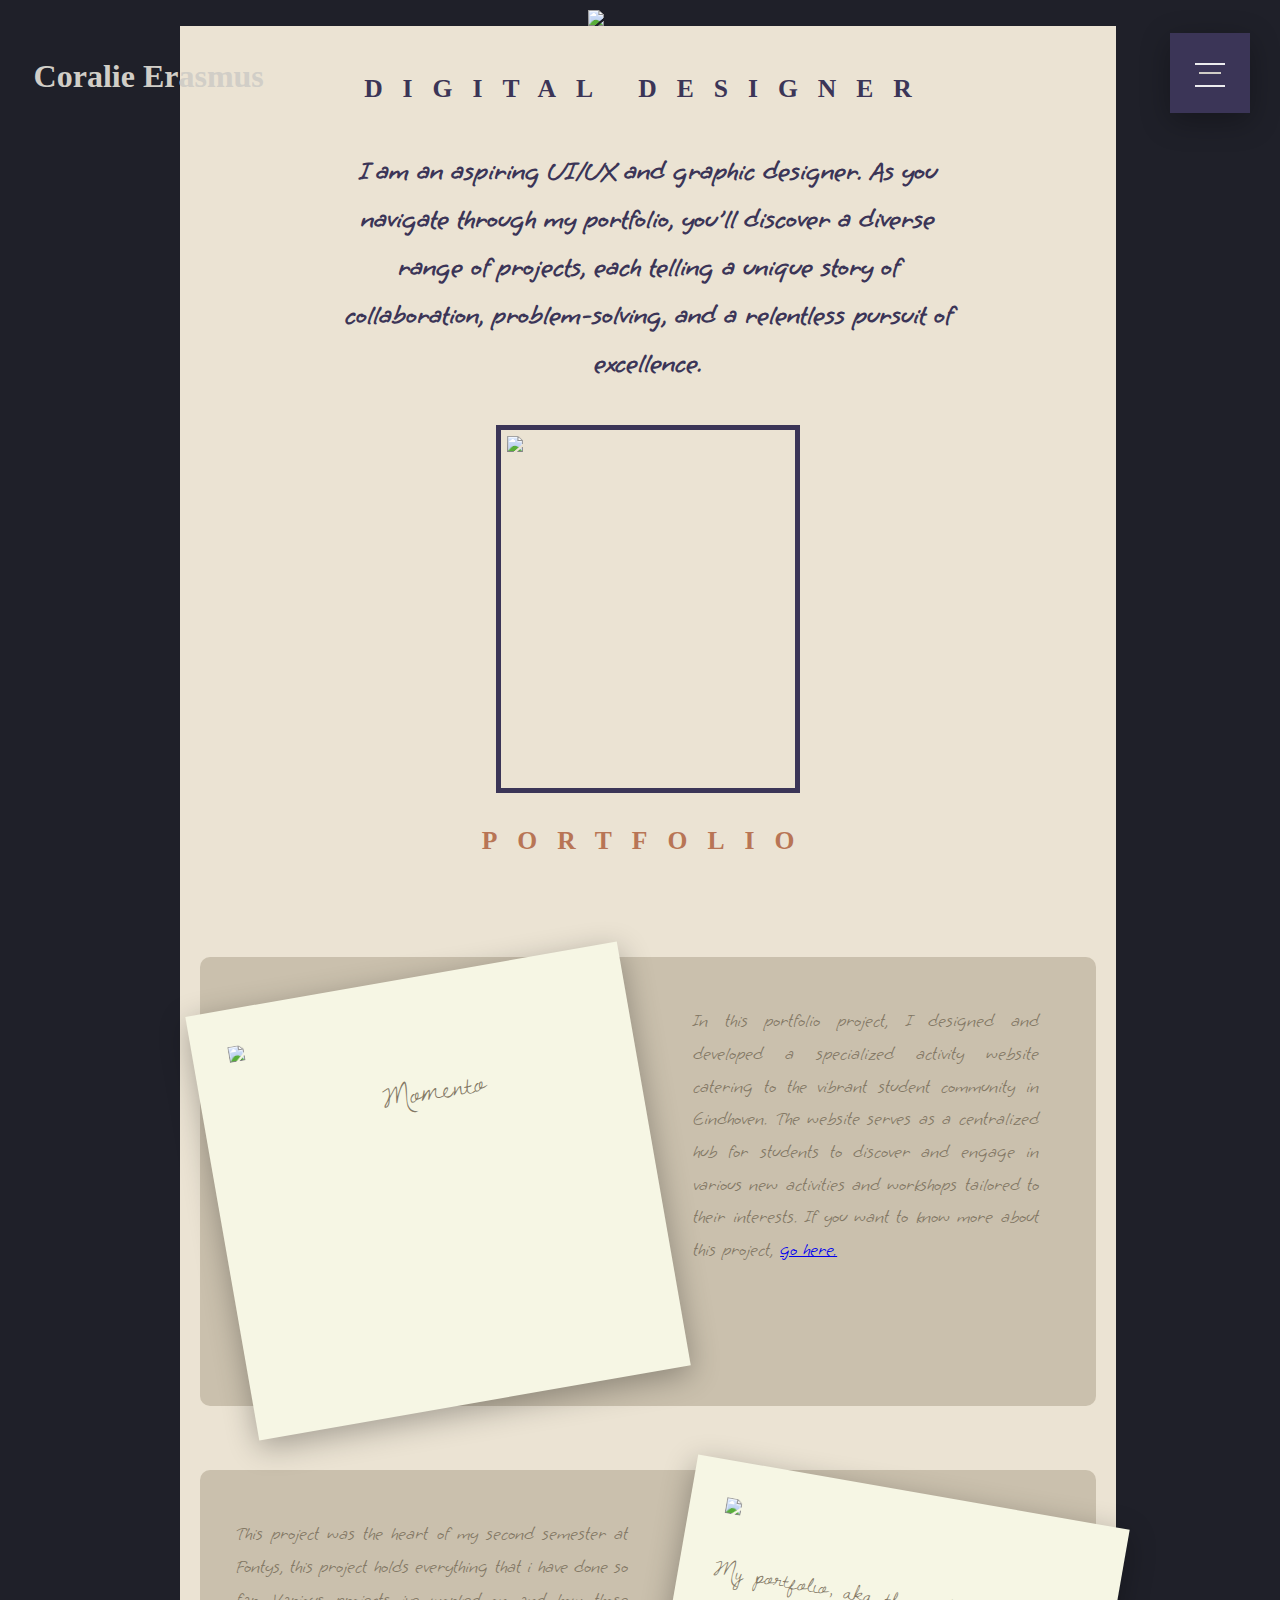
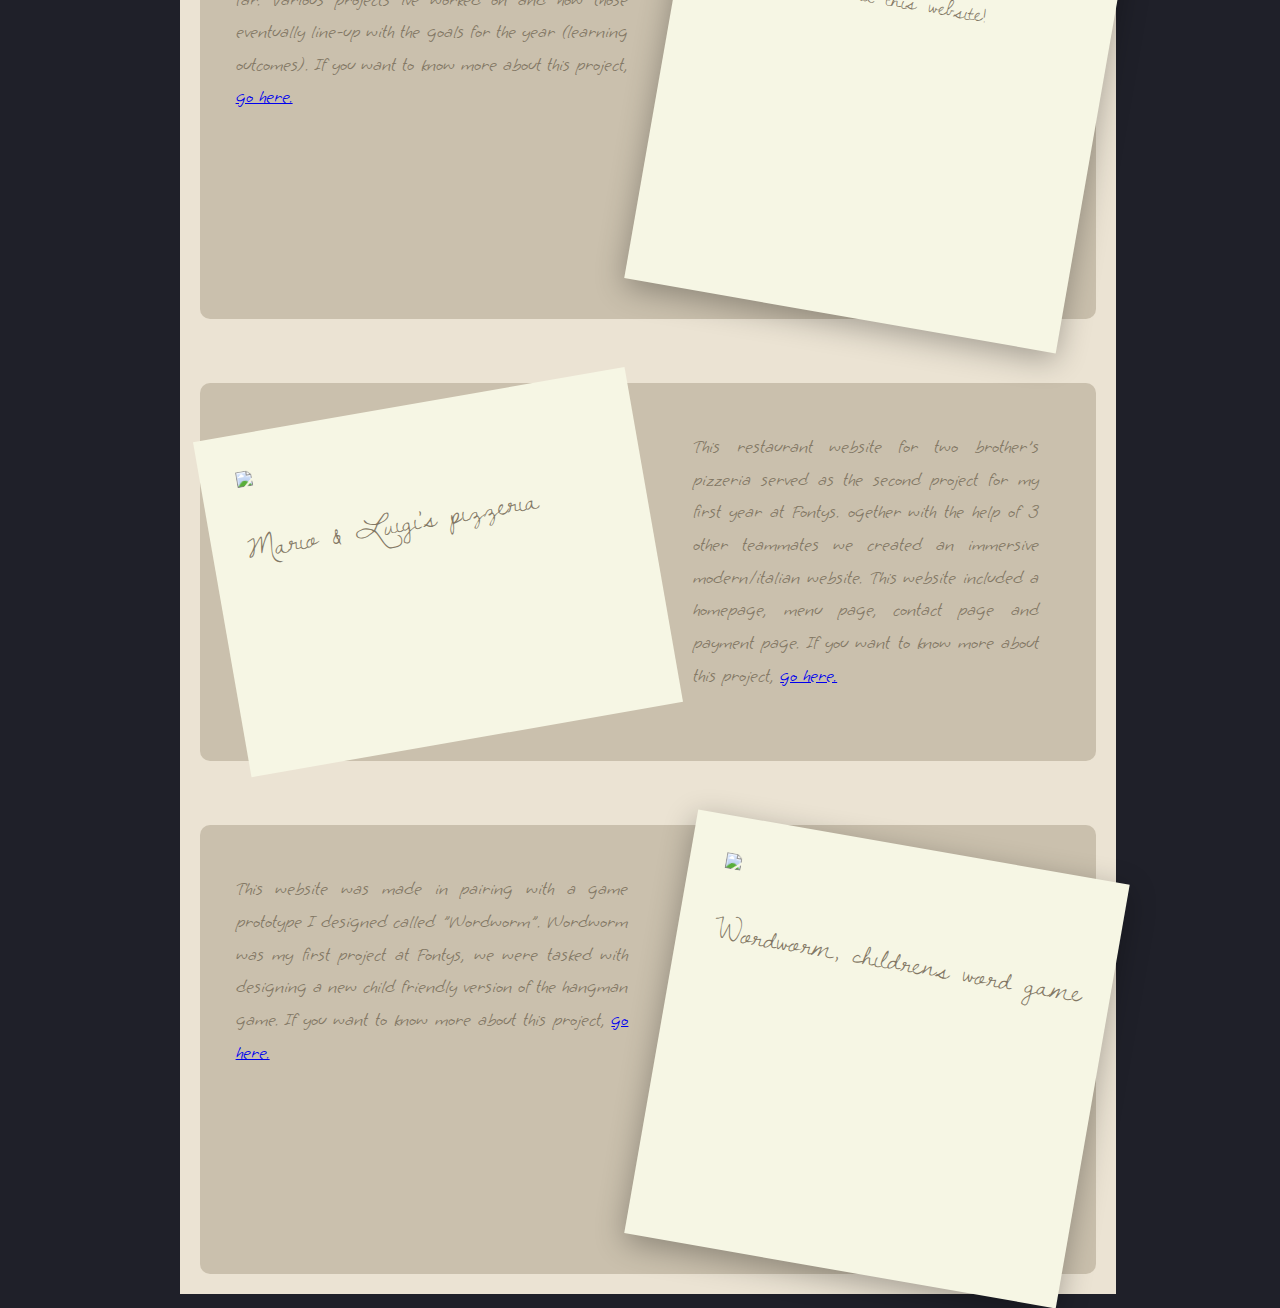
==== index.html @ adfd662a "Add files via upload" ====
<!DOCTYPE html>
<html>
    <meta charset="UTF-8">
    <meta name="viewport" content="width=device-width, initial-scale=1.0">
    <head>
        <link href = "index.css"
        type = "text/css"
        rel = "stylesheet" >
    <title>Coralie Erasmus</title>
    </head>
    <!----------background image------------>
    <a><body style="background-image:url(img/backgrounds/marriott-sunset.JPG);"></a>
    <body>   
        <!---------top of page----------->
       <div class="top-screen">
        <h1>Coralie Erasmus</h1>
    <div class="sign">
        <img src="img/backgrounds/beige_logo.png">
    </div>
        <head>
              <script src="https://kit.fontawesome.com/a076d05399.js"></script>
            </head>
        
              <input class="menu-icon" type="checkbox" id="menu-icon" name="menu-icon"/>
              <label for="menu-icon"></label>
              <nav class="nav"> 		
                  <ul class="pt-5">
                      <li><a href="index.html">Home</a></li>
                      <li><a href="about_me.html">About Me</a></li>
                      <li><a href="contact.html">Contact</a></li>
                      <li><a href="learning_outcomes.html">Learning Outcomes</a></li>
                  </ul>
              </nav>
            </div>
              <!-----------------main body of website---------------->
            <div class="color-box">
                <!---------short intro----------->
               <h2>DIGITAL DESIGNER</h2>
               <h4>I am an aspiring UI/UX and graphic designer. As you navigate through my portfolio,
                 you'll discover a diverse range of projects, each telling a unique story of collaboration,
                  problem-solving, and a relentless pursuit of excellence.</h4>
               <div class="selfie">
               <img src="img/homepage/home-gif.gif"></div>
               <div class="arrow animated bounce"></div>
                <!---------------project lineup------------>
                <h3>PORTFOLIO</h3>
                <p>LATEST PROJECTS</p>
                <div class="main">
                    <div class="momento-container"> 
                        <div class="momento-img">
                            <div class="img3"><img src="img/learning outcomes/momento-cover.png"> </div>
                            <p>Momento</p>
                        </div>
                        <div class="momento-intro">
                            <p> In this portfolio project, I designed and developed a specialized activity website catering to the 
                                vibrant student community in Eindhoven. The website serves as a centralized hub for students to discover
                                 and engage in various new activities and workshops tailored to their interests.   
                                 If you want to know more about this project, <a href="momento.html">go here.</a> </p> </div>
                            </div>
                        </div>
                        <div class="portfolio-container"> 
                            <div class="portfolio-intro">
                                <p> This project was the heart of my second semester at Fontys, this project holds everything that i have done so far.
                                    Various projects ive worked on and how those eventually line-up with the goals for the year (learning outcomes).
                                    If you want to know more about this project, <a href="portfolio.html">go here.</a>
                                </p></div>
                                <div class="portfolio-img">
                                    <div class="img4"><img src="img/learning outcomes/portfolio-cover.png"> </div>
                                        <p>My portfolio, aka this website!</p>
                                    </div>
                            </div>
                        <div class="pizzeria-container">
                            <div class="pizzeria-img">
                                <div class="img1"><img src="img/learning outcomes/pizzeria_website.png"> </div>
                                <p>Mario & Luigi's pizzeria</p>
                            </div>
                            <div class="pizzeria-intro">
                                <p> This restaurant website for two brother's pizzeria served as the second project for my first year at Fontys.
                                     ogether with the help of 3 other teammates we created an immersive modern/italian website.
                                     This website included a homepage, menu page, contact page and payment page.
                                     If you want to know more about this project, <a href="pizzeria.html">go here.</a>
                                </p> </div>
                                </div>
                    <div class="wordworm-container"> 
                                <div class="wordworm-intro">
                                    <p> This website was made in pairing with a game prototype I designed called "Wordworm".
                                        Wordworm was my first project at Fontys, we were tasked with designing a new child friendly version of the hangman game.
                                        If you want to know more about this project, <a href="wordworm.html">go here.</a>
                                    </p></div>
                                    <div class="wordworm-img">
                                        <div class="img2"><img src="img/learning outcomes/wordworm_prototype.png"> </div>
                                            <p>Wordworm, childrens word game</p>
                                        </div>
                                </div>
                            </div>
                        </div>
                    </body>
</html>
---- index.css ----
/*fonts*/
/*...............*/
/*............................*/

@font-face {
    font-family: Zen Old Micho;
    src: url(fonts/ZenOldMincho-Regular.ttf);
}
@font-face {
    font-family: Zen Kaku;
    src: url(fonts/ZenKakuGothicAntique-Regular.ttf);
}
@font-face {
    font-family: Handwriting;
    src: url(fonts/DawningofaNewDay-Regular.ttf);
}
@font-face {
    font-family: Marker;
    src: url(fonts/PermanentMarker-Regular.ttf);
}
@font-face {
  font-family: Grape;
  src: url(fonts/GrapeNuts-Regular.ttf);
}

/*header*/
/*.............*/
/*............................*/

body{
    width: 100vw;
    height: 100vh;
    background: url('https://i.imgur.com/vHHl8Xk.jpg');
    background-size: cover;
  }

h1{
    font-family: 'Zen Old Micho';
    font-weight: 800;
    font-size: 2.5vw;
    line-height: 1;
    color: #d1cec7;
    text-align: left;
    position:absolute;
    top: 60px;
    padding: 0;
    margin: 0; 
    margin-left:2vw;
}

/*navigation bar*/
/*.......................*/
/*.......................................*/
/*.........................................................*/

body{
	font-weight: 300;
	font-size: 15px;
	line-height: 1.7;
	color: #ececee;
	background-color: #1f2029;
 
}
.section-center{
  position: absolute;
  top: 50%;
  left: 0;
  display: block;
  width: 100%;
  padding: 0;
  margin: 0;
  z-index: 6;
  text-align: center;
  transform: translateY(-50%);
}

[type="checkbox"]:checked,
[type="checkbox"]:not(:checked){
  position: absolute;
  left: -9999px;
}
.menu-icon:checked + label,
.menu-icon:not(:checked) + label{
  position: fixed;
  top: 63px;
  right: 55px;
  display: block;
  width: 30px;
  height: 30px;
  padding: 0;
  margin: 0;
  cursor: pointer;
  z-index: 10;
}
.menu-icon:checked + label:before,
.menu-icon:not(:checked) + label:before{
  position: absolute;
  content: '';
  display: block;
  width: 30px;
  height: 20px;
  z-index: 20;
  top: 0;
  left: 0;
  border-top: 2px solid #ececee;
  border-bottom: 2px solid #ececee;
  transition: border-width 100ms 1500ms ease, 
              top 100ms 1600ms cubic-bezier(0.23, 1, 0.32, 1),
              height 100ms 1600ms cubic-bezier(0.23, 1, 0.32, 1), 
              background-color 200ms ease,
              transform 200ms cubic-bezier(0.23, 1, 0.32, 1);
}
.menu-icon:checked + label:after,
.menu-icon:not(:checked) + label:after{
  position: absolute;
  content: '';
  display: block;
  width: 22px;
  height: 2px;
  z-index: 20;
  top: 10px;
  right: 4px;
  background-color: #d1cec7;
  margin-top: -1px;
  transition: width 100ms 1750ms ease, 
              right 100ms 1750ms ease,
              margin-top 100ms ease, 
              transform 200ms cubic-bezier(0.23, 1, 0.32, 1);
}
.menu-icon:checked + label:before{
  top: 10px;
  transform: rotate(45deg);
  height: 2px;
  background-color: #d1cec7;
  border-width: 0;
  transition: border-width 100ms 340ms ease, 
              top 100ms 300ms cubic-bezier(0.23, 1, 0.32, 1),
              height 100ms 300ms cubic-bezier(0.23, 1, 0.32, 1), 
              background-color 200ms 500ms ease,
              transform 200ms 1700ms cubic-bezier(0.23, 1, 0.32, 1);
}
.menu-icon:checked + label:after{
  width: 30px;
  margin-top: 0;
  right: 0;
  transform: rotate(-45deg);
  transition: width 100ms ease,
              right 100ms ease,  
              margin-top 100ms 500ms ease, 
              transform 200ms 1700ms cubic-bezier(0.23, 1, 0.32, 1);
}

.nav{
  position: fixed;
  top: 33px;
  right: 30px;
  display: block;
  width: 80px;
  height: 80px;
  padding: 0;
  margin: 0;
  z-index: 9;
  overflow: hidden;
  box-shadow: 0 8px 30px 0 rgba(0,0,0,0.3);
  background-color: #3B3557;
  animation: border-transform 7s linear infinite;
  transition: top 350ms 1100ms cubic-bezier(0.23, 1, 0.32, 1),  
              right 350ms 1100ms cubic-bezier(0.23, 1, 0.32, 1),
              transform 250ms 1100ms ease,
              width 650ms 400ms cubic-bezier(0.23, 1, 0.32, 1),
              height 650ms 400ms cubic-bezier(0.23, 1, 0.32, 1);
}
@keyframes border-transform{
    0%,100% { border-radius: 63% 37% 54% 46% / 55% 48% 52% 45%; } 
  14% { border-radius: 40% 60% 54% 46% / 49% 60% 40% 51%; } 
  28% { border-radius: 54% 46% 38% 62% / 49% 70% 30% 51%; } 
  42% { border-radius: 61% 39% 55% 45% / 61% 38% 62% 39%; } 
  56% { border-radius: 61% 39% 67% 33% / 70% 50% 50% 30%; } 
  70% { border-radius: 50% 50% 34% 66% / 56% 68% 32% 44%; } 
  84% { border-radius: 46% 54% 50% 50% / 35% 61% 39% 65%; } 
}

.menu-icon:checked ~ .nav {
  animation-play-state: paused;
  top: 50%;
  right: 50%;
  transform: translate(50%, -50%);
  width: 200%;
  height: 200%;
  transition: top 350ms 700ms cubic-bezier(0.23, 1, 0.32, 1),  
              right 350ms 700ms cubic-bezier(0.23, 1, 0.32, 1),
              transform 250ms 700ms ease,
              width 750ms 1000ms cubic-bezier(0.23, 1, 0.32, 1),
              height 750ms 1000ms cubic-bezier(0.23, 1, 0.32, 1);
}

.nav ul{
  position: absolute;
  top: 50%;
  left: 0;
  display: block;
  width: 100%;
  padding: 0;
  margin: 0;
  z-index: 6;
  text-align: center;
  transform: translateY(-50%);
  list-style: none;
}
.nav ul li{
  position: relative;
  display: block;
  width: 100%;
  padding: 0;
  margin: 10px 0;
  text-align: center;
  list-style: none;
  pointer-events: none;
  opacity: 0;
  visibility: hidden;
  transform: translateY(30px);
  transition: all 250ms linear;
}
.nav ul li:nth-child(1){
  transition-delay: 200ms;
}
.nav ul li:nth-child(2){
  transition-delay: 150ms;
}
.nav ul li:nth-child(3){
  transition-delay: 100ms;
}
.nav ul li:nth-child(4){
  transition-delay: 50ms;
}
.nav ul li a{
  font-family: "Zen Old Micho";
  font-size: 9vh;
  text-transform: uppercase;
  line-height: 1.2;
  font-weight: 800;
  display: inline-block;
  position: relative;
  color: #d1cec7;
  transition: all 250ms linear;
}
.nav ul li a:hover{
  text-decoration: none;
  color: #B87555;
}
.nav ul li a:hover:after{
  width: 100%;
}


.menu-icon:checked ~ .nav  ul li {
  pointer-events: auto;
  visibility: visible;
  opacity: 1;
  transform: translateY(0);
  transition: opacity 350ms ease,
              transform 250ms ease;
}
.menu-icon:checked ~ .nav ul li:nth-child(1){
  transition-delay: 1400ms;
}
.menu-icon:checked ~ .nav ul li:nth-child(2){
  transition-delay: 1480ms;
}
.menu-icon:checked ~ .nav ul li:nth-child(3){
  transition-delay: 1560ms;
}
.menu-icon:checked ~ .nav ul li:nth-child(4){
  transition-delay: 1640ms;
}
.logo {
	position: absolute;
	top: 60px;
	left: 50px;
	display: block;
	z-index: 11;
	transition: all 250ms linear;
}
.logo img {
	height: 26px;
	width: auto;
	display: block;
}
@media screen and (max-width: 991px) {
  .menu-icon:checked + label,
  .menu-icon:not(:checked) + label{
    right: 55px;
  }
  .logo {
    left: 30px;
  }
  .nav{
    right: 30px;
  }
  .nav ul li a{
    font-size: 8vh;
  }
}
/***********signature logo top of screen**********/
/****************.................................***************/
.sign img{
    margin-left: auto;
    margin-right: auto;
    display: block;
    height: auto;
    margin-top: 10px;
    width: 120px;
}

/*Homepage box*/
/*..................*/
/*................................*/
h2{
    font-family: "Zen Old Mincho";
    letter-spacing: 20px;
    margin-left: auto;
    margin-right: auto;
    display: block;
    text-align: center;
    font-size: 2vw;
    color: #3B3557;
}
h4{
    font-family: "Grape";
    text-align: center;
    color: #3B3557;
    font-size: 2.2vw;
    width: 50vw;
    margin-left: auto;
    margin-right: auto;
    display: block;

}
/***********introduction**************************/
/*********************************************************/
h3{
    font-family: "Zen Old Mincho";
    letter-spacing: 20px;
    margin-left: auto;
    margin-right: auto;
    display: block;
    text-align: center;
    font-size: 2vw;
    color: #B87555;
}
p{
    font-family: "Zen Kaku";
    text-align: left;
    padding: 0;
    margin: 0; 
    margin-left:2vw;
    color: #ebe3d3;
    font-size: 2vw;
}
.selfie img{
    position: center;
    width: 100%;
    margin-left: auto;
    margin-right: auto;
    display: block;
    height: 100%vw;
    background:transparent url("img/selfie\ of\ me.JPG") center top no-repeat;
    background-size: 125%;
}
.selfie img:hover{
  background-image: url("img/ezgif.com-crop.gif");
}
.selfie{
    margin-left: auto;
    margin-right: auto;
    color: #3B3557;
    border: 5px solid;
    width: 22vw;
    height: 27vw;
    padding: 0.5vw;
}

.box{
    background-color: #d1cec7;
    z-index: 0;
}
/******main content***************/
.color-box {
    background-color: #ebe3d3; 
    padding: 20px;
    max-width: 70vw;
    width: 100%;
    margin-left: auto;
    margin-right: auto;
    display: block;
    height: auto;

  }

  .text {
    color: white; 
    font-size: 24px;
  }
/***pizzeria***/
.img1{
    padding: 2vw;
}
.pizzeria-img{
    background-color: #f6f6e4;
    box-shadow: 0 px 30px 0 rgba(0,0,0,0.3);
    margin-top: 1.5vw;
    margin-left: 1.5vw;
    width: 35vw;
    height: 25vw;
    rotate: -9.91deg;

}
.pizzeria-img p{
    text-align: left;
    font-size: 2.5vw;
    font-family: "Handwriting";
    color: #837865;
}
.pizzeria-intro {
    display: block;
    margin: center;
    margin-top: 3vw;
    width: 35vw;
    height: 25vw;
}
.pizzeria-intro p{
    text-align: justify;
    font-size: 1.5vw;
    font-family: "Grape";
    color:#837865;
    width: 27vw;
}
.pizzeria-container {
  display: flex;
  background-color:#cac0ad;
  border-radius: 10px;
  margin-top: 5vw;
}
.pizzeria-img, .pizzeria-intro {
  flex: 1;
  padding: 10px;
  justify-content: start;
}

.pizzeria-img img {
  max-width: 100%;
}
/***wordworm***/
.img2{
    padding: 2vw;
}
 .wordworm-img{
    background-color: #f6f6e4;
    box-shadow: 0 8px 30px 0 rgba(0,0,0,0.3);
    margin-top: 1.5vw;
    margin-left: 1.5vw;
    width: 35vw;
    height: 32vw;
    rotate: 9.91deg;
 }
 .wordworm-img p{
     text-align: left;
     font-size: 2.5vw;
     font-family: "Handwriting";
     color: #837865;
 }
 .wordworm-intro{
    display: block;
    margin: center;
    margin-top: 3vw;
    width: 35vw;
    height: 25vw;
}
.wordworm-intro p{
    text-align: justify;
    font-size: 1.5vw;
    font-family: "Grape";
    color:#837865;
}
.wordworm-container {
    display: flex;
    background-color:#cac0ad;
    border-radius: 10px;
    margin-top: 5vw;
}

.wordworm-img, .wordworm-intro {
    flex: 1;
    padding: 10px;
    justify-content: start;
}

.wordworm-img img {
    max-width: 100%;
}
/***momento***/
.img3{
  padding: 2vw;
}
.momento-img{
  background-color: #f6f6e4;
  box-shadow: 0 8px 30px 0 rgba(0,0,0,0.3);
  margin: center;
  margin-top: 1.5vw;
  margin-left: 1.5vw;
  width: 35vw;
  height: 32vw;
  rotate: -9.91deg;

}
.momento-img p{
  text-align: center;
  font-size: 2.5vw;
  font-family: "Handwriting";
  color: #837865;
}
.momento-intro {
  display: block;
  margin: center;
  margin-top: 3vw;
  width: 35vw;
  height: 25vw;
}
.momento-intro p{
  text-align: justify;
  font-size: 1.5vw;
  font-family: "Grape";
  color:#837865;
  width: 27vw;
}
.momento-container {
  display: flex;
  background-color:#cac0ad;
  border-radius: 10px;
  margin-top: 2vw;
}
.momento-img, .momento-intro {
  flex: 1;
  padding: 10px;
}

.momento-img img {
  max-width: 100%;
}

/***portfolio***/
.img4{
  padding: 2vw;
}
.portfolio-img{
  background-color: #f6f6e4;
  box-shadow: 0 8px 30px 0 rgba(0,0,0,0.3);
  margin-top: 1.5vw;
  margin-left: 1.5vw;
  width: 35vw;
  height: 32vw;
  rotate: 9.91deg;
}
.portfolio-img p{
   text-align: left;
   font-size: 2vw;
   font-family: "Handwriting";
   color: #837865;
}
.portfolio-intro{
  display: block;
  margin: center;
  margin-top: 3vw;
  width: 35vw;
  height: 25vw;
}
.portfolio-intro p{
  text-align: justify;
  font-size: 1.5vw;
  font-family: "Grape";
  color:#837865;
}
.portfolio-container {
  display: flex;
  background-color:#cac0ad;
  border-radius: 10px;
  margin-top: 5vw;
}

.portfolio-img, .portfolio-intro {
  flex: 1;
  padding: 10px;
  justify-content: start;
}

.portfolio-img img {
  max-width: 100%;
}
@media only screen and (max-width: 430px) {
  h2{
    letter-spacing: 10px;
  }
  h3{
    letter-spacing: 10px;
  }
}
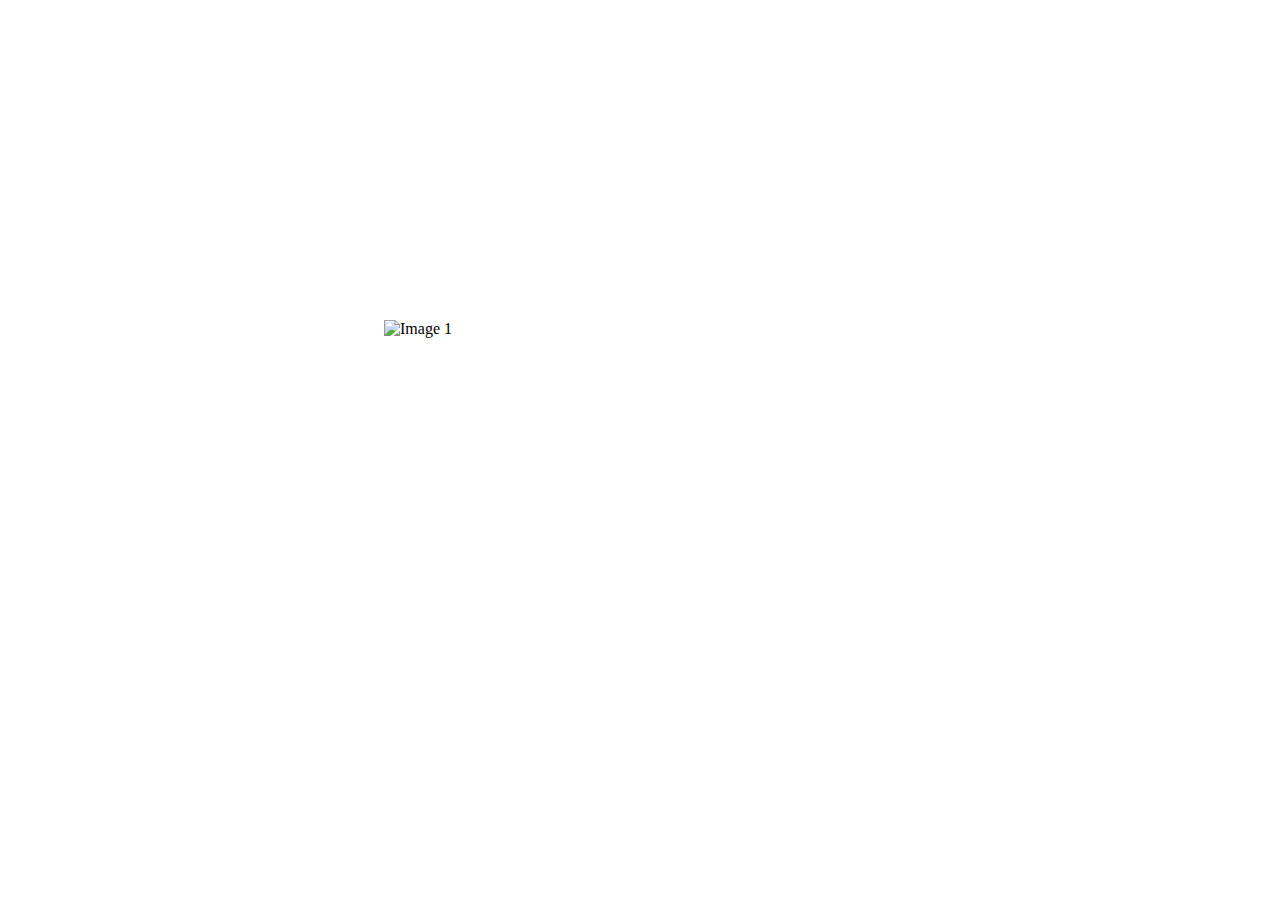
==== commit 4f7ea931: "Add files via upload" ====
--- a/index.html
+++ b/index.html
@@ -6,93 +6,17 @@
         <link href = "index.css"
         type = "text/css"
         rel = "stylesheet" >
-    <title>Coralie Erasmus</title>
+        <title>Coralie Erasmus</title>
     </head>
-    <!----------background image------------>
-    <a><body style="background-image:url(img/backgrounds/marriott-sunset.JPG);"></a>
-    <body>   
-        <!---------top of page----------->
-       <div class="top-screen">
-        <h1>Coralie Erasmus</h1>
-    <div class="sign">
-        <img src="img/backgrounds/beige_logo.png">
-    </div>
-        <head>
-              <script src="https://kit.fontawesome.com/a076d05399.js"></script>
-            </head>
-        
-              <input class="menu-icon" type="checkbox" id="menu-icon" name="menu-icon"/>
-              <label for="menu-icon"></label>
-              <nav class="nav"> 		
-                  <ul class="pt-5">
-                      <li><a href="index.html">Home</a></li>
-                      <li><a href="about_me.html">About Me</a></li>
-                      <li><a href="contact.html">Contact</a></li>
-                      <li><a href="learning_outcomes.html">Learning Outcomes</a></li>
-                  </ul>
-              </nav>
-            </div>
-              <!-----------------main body of website---------------->
-            <div class="color-box">
-                <!---------short intro----------->
-               <h2>DIGITAL DESIGNER</h2>
-               <h4>I am an aspiring UI/UX and graphic designer. As you navigate through my portfolio,
-                 you'll discover a diverse range of projects, each telling a unique story of collaboration,
-                  problem-solving, and a relentless pursuit of excellence.</h4>
-               <div class="selfie">
-               <img src="img/homepage/home-gif.gif"></div>
-               <div class="arrow animated bounce"></div>
-                <!---------------project lineup------------>
-                <h3>PORTFOLIO</h3>
-                <p>LATEST PROJECTS</p>
-                <div class="main">
-                    <div class="momento-container"> 
-                        <div class="momento-img">
-                            <div class="img3"><img src="img/learning outcomes/momento-cover.png"> </div>
-                            <p>Momento</p>
-                        </div>
-                        <div class="momento-intro">
-                            <p> In this portfolio project, I designed and developed a specialized activity website catering to the 
-                                vibrant student community in Eindhoven. The website serves as a centralized hub for students to discover
-                                 and engage in various new activities and workshops tailored to their interests.   
-                                 If you want to know more about this project, <a href="momento.html">go here.</a> </p> </div>
-                            </div>
-                        </div>
-                        <div class="portfolio-container"> 
-                            <div class="portfolio-intro">
-                                <p> This project was the heart of my second semester at Fontys, this project holds everything that i have done so far.
-                                    Various projects ive worked on and how those eventually line-up with the goals for the year (learning outcomes).
-                                    If you want to know more about this project, <a href="portfolio.html">go here.</a>
-                                </p></div>
-                                <div class="portfolio-img">
-                                    <div class="img4"><img src="img/learning outcomes/portfolio-cover.png"> </div>
-                                        <p>My portfolio, aka this website!</p>
-                                    </div>
-                            </div>
-                        <div class="pizzeria-container">
-                            <div class="pizzeria-img">
-                                <div class="img1"><img src="img/learning outcomes/pizzeria_website.png"> </div>
-                                <p>Mario & Luigi's pizzeria</p>
-                            </div>
-                            <div class="pizzeria-intro">
-                                <p> This restaurant website for two brother's pizzeria served as the second project for my first year at Fontys.
-                                     ogether with the help of 3 other teammates we created an immersive modern/italian website.
-                                     This website included a homepage, menu page, contact page and payment page.
-                                     If you want to know more about this project, <a href="pizzeria.html">go here.</a>
-                                </p> </div>
-                                </div>
-                    <div class="wordworm-container"> 
-                                <div class="wordworm-intro">
-                                    <p> This website was made in pairing with a game prototype I designed called "Wordworm".
-                                        Wordworm was my first project at Fontys, we were tasked with designing a new child friendly version of the hangman game.
-                                        If you want to know more about this project, <a href="wordworm.html">go here.</a>
-                                    </p></div>
-                                    <div class="wordworm-img">
-                                        <div class="img2"><img src="img/learning outcomes/wordworm_prototype.png"> </div>
-                                            <p>Wordworm, childrens word game</p>
-                                        </div>
-                                </div>
-                            </div>
-                        </div>
-                    </body>
+    <!----------to set the background image------------>
+    <a><body style="background-image:url(img/backgrounds/homepage-background.JPG);"></a>
+        <!-----logo in center of screen------>
+        <body>
+            <!-- image 1 -->
+            <img id="image1" class="flash-img" src="img/homepage/homepage-logo.png" alt="Image 1">
+            <!-- image 2 -->
+            <img id="image2" class="flash-img" src="img/homepage/homepage-logo-upsidedown.png" alt="Image 2">
+            <!-----javascript for logo in center----->
+            <script defer src="index.js"></script>
+        </body>
 </html>
--- a/index.css
+++ b/index.css
@@ -1,606 +1,17 @@
-/*fonts*/
-/*...............*/
-/*............................*/
-
-@font-face {
-    font-family: Zen Old Micho;
-    src: url(fonts/ZenOldMincho-Regular.ttf);
-}
-@font-face {
-    font-family: Zen Kaku;
-    src: url(fonts/ZenKakuGothicAntique-Regular.ttf);
-}
-@font-face {
-    font-family: Handwriting;
-    src: url(fonts/DawningofaNewDay-Regular.ttf);
-}
-@font-face {
-    font-family: Marker;
-    src: url(fonts/PermanentMarker-Regular.ttf);
-}
-@font-face {
-  font-family: Grape;
-  src: url(fonts/GrapeNuts-Regular.ttf);
-}
-
-/*header*/
-/*.............*/
-/*............................*/
-
+/*help adjust the background*/
 body{
     width: 100vw;
     height: 100vh;
-    background: url('https://i.imgur.com/vHHl8Xk.jpg');
-    background-size: cover;
+    background-size: cover; /*to fully cover the screen*/
   }
 
-h1{
-    font-family: 'Zen Old Micho';
-    font-weight: 800;
-    font-size: 2.5vw;
-    line-height: 1;
-    color: #d1cec7;
-    text-align: left;
-    position:absolute;
-    top: 60px;
-    padding: 0;
-    margin: 0; 
-    margin-left:2vw;
-}
-
-/*navigation bar*/
-/*.......................*/
-/*.......................................*/
-/*.........................................................*/
-
-body{
-	font-weight: 300;
-	font-size: 15px;
-	line-height: 1.7;
-	color: #ececee;
-	background-color: #1f2029;
- 
-}
-.section-center{
+/*flashing images*/
+.flash-img {
   position: absolute;
-  top: 50%;
-  left: 0;
-  display: block;
-  width: 100%;
-  padding: 0;
-  margin: 0;
-  z-index: 6;
-  text-align: center;
-  transform: translateY(-50%);
-}
-
-[type="checkbox"]:checked,
-[type="checkbox"]:not(:checked){
-  position: absolute;
-  left: -9999px;
-}
-.menu-icon:checked + label,
-.menu-icon:not(:checked) + label{
-  position: fixed;
-  top: 63px;
-  right: 55px;
-  display: block;
-  width: 30px;
-  height: 30px;
-  padding: 0;
-  margin: 0;
-  cursor: pointer;
-  z-index: 10;
-}
-.menu-icon:checked + label:before,
-.menu-icon:not(:checked) + label:before{
-  position: absolute;
-  content: '';
-  display: block;
-  width: 30px;
-  height: 20px;
-  z-index: 20;
-  top: 0;
-  left: 0;
-  border-top: 2px solid #ececee;
-  border-bottom: 2px solid #ececee;
-  transition: border-width 100ms 1500ms ease, 
-              top 100ms 1600ms cubic-bezier(0.23, 1, 0.32, 1),
-              height 100ms 1600ms cubic-bezier(0.23, 1, 0.32, 1), 
-              background-color 200ms ease,
-              transform 200ms cubic-bezier(0.23, 1, 0.32, 1);
-}
-.menu-icon:checked + label:after,
-.menu-icon:not(:checked) + label:after{
-  position: absolute;
-  content: '';
-  display: block;
-  width: 22px;
-  height: 2px;
-  z-index: 20;
-  top: 10px;
-  right: 4px;
-  background-color: #d1cec7;
-  margin-top: -1px;
-  transition: width 100ms 1750ms ease, 
-              right 100ms 1750ms ease,
-              margin-top 100ms ease, 
-              transform 200ms cubic-bezier(0.23, 1, 0.32, 1);
-}
-.menu-icon:checked + label:before{
-  top: 10px;
-  transform: rotate(45deg);
-  height: 2px;
-  background-color: #d1cec7;
-  border-width: 0;
-  transition: border-width 100ms 340ms ease, 
-              top 100ms 300ms cubic-bezier(0.23, 1, 0.32, 1),
-              height 100ms 300ms cubic-bezier(0.23, 1, 0.32, 1), 
-              background-color 200ms 500ms ease,
-              transform 200ms 1700ms cubic-bezier(0.23, 1, 0.32, 1);
-}
-.menu-icon:checked + label:after{
-  width: 30px;
-  margin-top: 0;
-  right: 0;
-  transform: rotate(-45deg);
-  transition: width 100ms ease,
-              right 100ms ease,  
-              margin-top 100ms 500ms ease, 
-              transform 200ms 1700ms cubic-bezier(0.23, 1, 0.32, 1);
-}
-
-.nav{
-  position: fixed;
-  top: 33px;
-  right: 30px;
-  display: block;
-  width: 80px;
-  height: 80px;
-  padding: 0;
-  margin: 0;
-  z-index: 9;
-  overflow: hidden;
-  box-shadow: 0 8px 30px 0 rgba(0,0,0,0.3);
-  background-color: #3B3557;
-  animation: border-transform 7s linear infinite;
-  transition: top 350ms 1100ms cubic-bezier(0.23, 1, 0.32, 1),  
-              right 350ms 1100ms cubic-bezier(0.23, 1, 0.32, 1),
-              transform 250ms 1100ms ease,
-              width 650ms 400ms cubic-bezier(0.23, 1, 0.32, 1),
-              height 650ms 400ms cubic-bezier(0.23, 1, 0.32, 1);
-}
-@keyframes border-transform{
-    0%,100% { border-radius: 63% 37% 54% 46% / 55% 48% 52% 45%; } 
-  14% { border-radius: 40% 60% 54% 46% / 49% 60% 40% 51%; } 
-  28% { border-radius: 54% 46% 38% 62% / 49% 70% 30% 51%; } 
-  42% { border-radius: 61% 39% 55% 45% / 61% 38% 62% 39%; } 
-  56% { border-radius: 61% 39% 67% 33% / 70% 50% 50% 30%; } 
-  70% { border-radius: 50% 50% 34% 66% / 56% 68% 32% 44%; } 
-  84% { border-radius: 46% 54% 50% 50% / 35% 61% 39% 65%; } 
-}
-
-.menu-icon:checked ~ .nav {
-  animation-play-state: paused;
-  top: 50%;
-  right: 50%;
-  transform: translate(50%, -50%);
-  width: 200%;
-  height: 200%;
-  transition: top 350ms 700ms cubic-bezier(0.23, 1, 0.32, 1),  
-              right 350ms 700ms cubic-bezier(0.23, 1, 0.32, 1),
-              transform 250ms 700ms ease,
-              width 750ms 1000ms cubic-bezier(0.23, 1, 0.32, 1),
-              height 750ms 1000ms cubic-bezier(0.23, 1, 0.32, 1);
-}
-
-.nav ul{
-  position: absolute;
-  top: 50%;
-  left: 0;
-  display: block;
-  width: 100%;
-  padding: 0;
-  margin: 0;
-  z-index: 6;
-  text-align: center;
-  transform: translateY(-50%);
-  list-style: none;
-}
-.nav ul li{
-  position: relative;
-  display: block;
-  width: 100%;
-  padding: 0;
-  margin: 10px 0;
-  text-align: center;
-  list-style: none;
-  pointer-events: none;
-  opacity: 0;
-  visibility: hidden;
-  transform: translateY(30px);
-  transition: all 250ms linear;
-}
-.nav ul li:nth-child(1){
-  transition-delay: 200ms;
-}
-.nav ul li:nth-child(2){
-  transition-delay: 150ms;
-}
-.nav ul li:nth-child(3){
-  transition-delay: 100ms;
-}
-.nav ul li:nth-child(4){
-  transition-delay: 50ms;
-}
-.nav ul li a{
-  font-family: "Zen Old Micho";
-  font-size: 9vh;
-  text-transform: uppercase;
-  line-height: 1.2;
-  font-weight: 800;
-  display: inline-block;
-  position: relative;
-  color: #d1cec7;
-  transition: all 250ms linear;
-}
-.nav ul li a:hover{
-  text-decoration: none;
-  color: #B87555;
-}
-.nav ul li a:hover:after{
-  width: 100%;
-}
-
-
-.menu-icon:checked ~ .nav  ul li {
-  pointer-events: auto;
-  visibility: visible;
-  opacity: 1;
-  transform: translateY(0);
-  transition: opacity 350ms ease,
-              transform 250ms ease;
-}
-.menu-icon:checked ~ .nav ul li:nth-child(1){
-  transition-delay: 1400ms;
-}
-.menu-icon:checked ~ .nav ul li:nth-child(2){
-  transition-delay: 1480ms;
-}
-.menu-icon:checked ~ .nav ul li:nth-child(3){
-  transition-delay: 1560ms;
-}
-.menu-icon:checked ~ .nav ul li:nth-child(4){
-  transition-delay: 1640ms;
-}
-.logo {
-	position: absolute;
-	top: 60px;
-	left: 50px;
-	display: block;
-	z-index: 11;
-	transition: all 250ms linear;
-}
-.logo img {
-	height: 26px;
-	width: auto;
-	display: block;
-}
-@media screen and (max-width: 991px) {
-  .menu-icon:checked + label,
-  .menu-icon:not(:checked) + label{
-    right: 55px;
-  }
-  .logo {
-    left: 30px;
-  }
-  .nav{
-    right: 30px;
-  }
-  .nav ul li a{
-    font-size: 8vh;
-  }
-}
-/***********signature logo top of screen**********/
-/****************.................................***************/
-.sign img{
-    margin-left: auto;
-    margin-right: auto;
-    display: block;
-    height: auto;
-    margin-top: 10px;
-    width: 120px;
-}
-
-/*Homepage box*/
-/*..................*/
-/*................................*/
-h2{
-    font-family: "Zen Old Mincho";
-    letter-spacing: 20px;
-    margin-left: auto;
-    margin-right: auto;
-    display: block;
-    text-align: center;
-    font-size: 2vw;
-    color: #3B3557;
-}
-h4{
-    font-family: "Grape";
-    text-align: center;
-    color: #3B3557;
-    font-size: 2.2vw;
-    width: 50vw;
-    margin-left: auto;
-    margin-right: auto;
-    display: block;
-
-}
-/***********introduction**************************/
-/*********************************************************/
-h3{
-    font-family: "Zen Old Mincho";
-    letter-spacing: 20px;
-    margin-left: auto;
-    margin-right: auto;
-    display: block;
-    text-align: center;
-    font-size: 2vw;
-    color: #B87555;
-}
-p{
-    font-family: "Zen Kaku";
-    text-align: left;
-    padding: 0;
-    margin: 0; 
-    margin-left:2vw;
-    color: #ebe3d3;
-    font-size: 2vw;
-}
-.selfie img{
-    position: center;
-    width: 100%;
-    margin-left: auto;
-    margin-right: auto;
-    display: block;
-    height: 100%vw;
-    background:transparent url("img/selfie\ of\ me.JPG") center top no-repeat;
-    background-size: 125%;
-}
-.selfie img:hover{
-  background-image: url("img/ezgif.com-crop.gif");
-}
-.selfie{
-    margin-left: auto;
-    margin-right: auto;
-    color: #3B3557;
-    border: 5px solid;
-    width: 22vw;
-    height: 27vw;
-    padding: 0.5vw;
-}
-
-.box{
-    background-color: #d1cec7;
-    z-index: 0;
-}
-/******main content***************/
-.color-box {
-    background-color: #ebe3d3; 
-    padding: 20px;
-    max-width: 70vw;
-    width: 100%;
-    margin-left: auto;
-    margin-right: auto;
-    display: block;
-    height: auto;
-
-  }
-
-  .text {
-    color: white; 
-    font-size: 24px;
-  }
-/***pizzeria***/
-.img1{
-    padding: 2vw;
-}
-.pizzeria-img{
-    background-color: #f6f6e4;
-    box-shadow: 0 px 30px 0 rgba(0,0,0,0.3);
-    margin-top: 1.5vw;
-    margin-left: 1.5vw;
-    width: 35vw;
-    height: 25vw;
-    rotate: -9.91deg;
-
-}
-.pizzeria-img p{
-    text-align: left;
-    font-size: 2.5vw;
-    font-family: "Handwriting";
-    color: #837865;
-}
-.pizzeria-intro {
-    display: block;
-    margin: center;
-    margin-top: 3vw;
-    width: 35vw;
-    height: 25vw;
-}
-.pizzeria-intro p{
-    text-align: justify;
-    font-size: 1.5vw;
-    font-family: "Grape";
-    color:#837865;
-    width: 27vw;
-}
-.pizzeria-container {
-  display: flex;
-  background-color:#cac0ad;
-  border-radius: 10px;
-  margin-top: 5vw;
-}
-.pizzeria-img, .pizzeria-intro {
-  flex: 1;
-  padding: 10px;
-  justify-content: start;
-}
-
-.pizzeria-img img {
-  max-width: 100%;
-}
-/***wordworm***/
-.img2{
-    padding: 2vw;
-}
- .wordworm-img{
-    background-color: #f6f6e4;
-    box-shadow: 0 8px 30px 0 rgba(0,0,0,0.3);
-    margin-top: 1.5vw;
-    margin-left: 1.5vw;
-    width: 35vw;
-    height: 32vw;
-    rotate: 9.91deg;
- }
- .wordworm-img p{
-     text-align: left;
-     font-size: 2.5vw;
-     font-family: "Handwriting";
-     color: #837865;
- }
- .wordworm-intro{
-    display: block;
-    margin: center;
-    margin-top: 3vw;
-    width: 35vw;
-    height: 25vw;
-}
-.wordworm-intro p{
-    text-align: justify;
-    font-size: 1.5vw;
-    font-family: "Grape";
-    color:#837865;
-}
-.wordworm-container {
-    display: flex;
-    background-color:#cac0ad;
-    border-radius: 10px;
-    margin-top: 5vw;
-}
-
-.wordworm-img, .wordworm-intro {
-    flex: 1;
-    padding: 10px;
-    justify-content: start;
-}
-
-.wordworm-img img {
-    max-width: 100%;
-}
-/***momento***/
-.img3{
-  padding: 2vw;
-}
-.momento-img{
-  background-color: #f6f6e4;
-  box-shadow: 0 8px 30px 0 rgba(0,0,0,0.3);
-  margin: center;
-  margin-top: 1.5vw;
-  margin-left: 1.5vw;
-  width: 35vw;
-  height: 32vw;
-  rotate: -9.91deg;
-
-}
-.momento-img p{
-  text-align: center;
-  font-size: 2.5vw;
-  font-family: "Handwriting";
-  color: #837865;
-}
-.momento-intro {
-  display: block;
-  margin: center;
-  margin-top: 3vw;
-  width: 35vw;
-  height: 25vw;
-}
-.momento-intro p{
-  text-align: justify;
-  font-size: 1.5vw;
-  font-family: "Grape";
-  color:#837865;
-  width: 27vw;
-}
-.momento-container {
-  display: flex;
-  background-color:#cac0ad;
-  border-radius: 10px;
-  margin-top: 2vw;
-}
-.momento-img, .momento-intro {
-  flex: 1;
-  padding: 10px;
-}
-
-.momento-img img {
-  max-width: 100%;
-}
-
-/***portfolio***/
-.img4{
-  padding: 2vw;
-}
-.portfolio-img{
-  background-color: #f6f6e4;
-  box-shadow: 0 8px 30px 0 rgba(0,0,0,0.3);
-  margin-top: 1.5vw;
-  margin-left: 1.5vw;
-  width: 35vw;
-  height: 32vw;
-  rotate: 9.91deg;
-}
-.portfolio-img p{
-   text-align: left;
-   font-size: 2vw;
-   font-family: "Handwriting";
-   color: #837865;
-}
-.portfolio-intro{
-  display: block;
-  margin: center;
-  margin-top: 3vw;
-  width: 35vw;
-  height: 25vw;
-}
-.portfolio-intro p{
-  text-align: justify;
-  font-size: 1.5vw;
-  font-family: "Grape";
-  color:#837865;
-}
-.portfolio-container {
-  display: flex;
-  background-color:#cac0ad;
-  border-radius: 10px;
-  margin-top: 5vw;
-}
-
-.portfolio-img, .portfolio-intro {
-  flex: 1;
-  padding: 10px;
-  justify-content: start;
-}
-
-.portfolio-img img {
-  max-width: 100%;
-}
-@media only screen and (max-width: 430px) {
-  h2{
-    letter-spacing: 10px;
-  }
-  h3{
-    letter-spacing: 10px;
-  }
+  top: 40vw;
+  left: 50%;
+  transform: translate(-50%, -50%);
+  display: none; /* to initially hide the images */
+  width: 40vw;
+  height: 30vw;
 }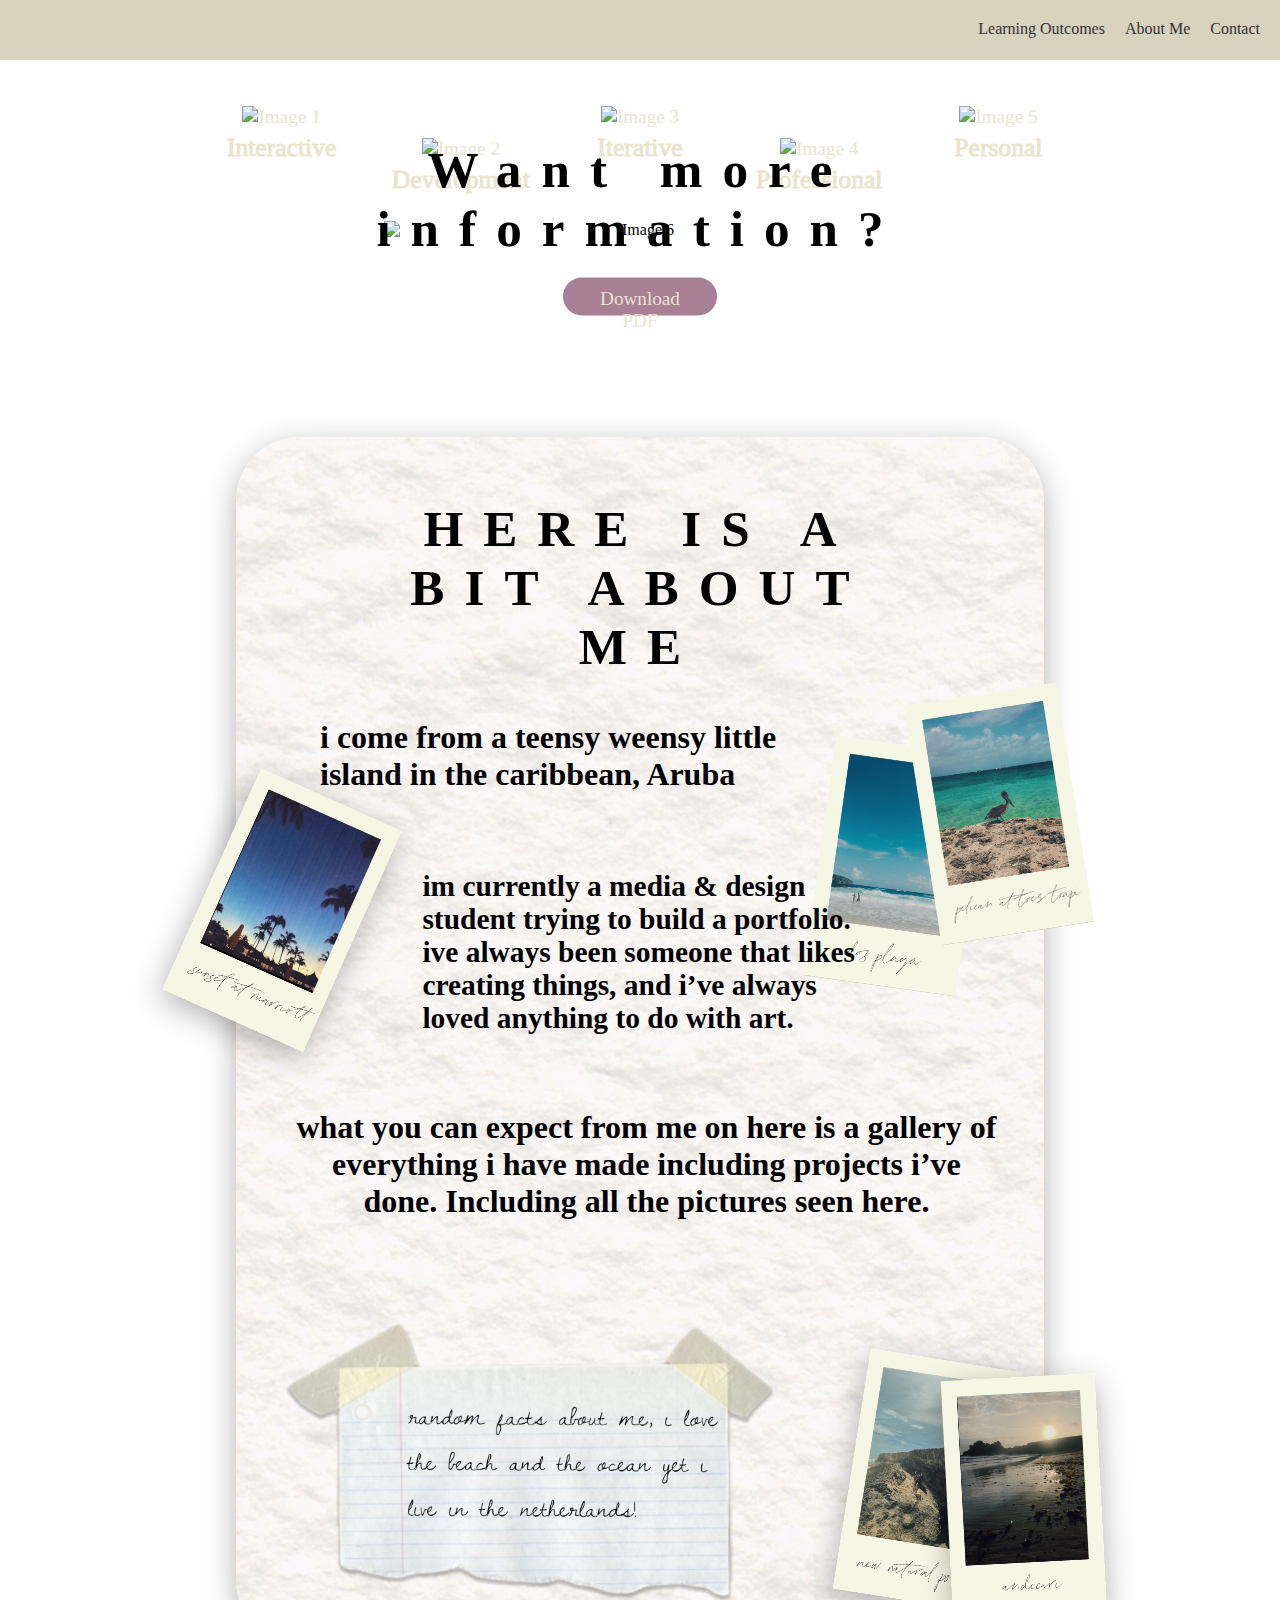
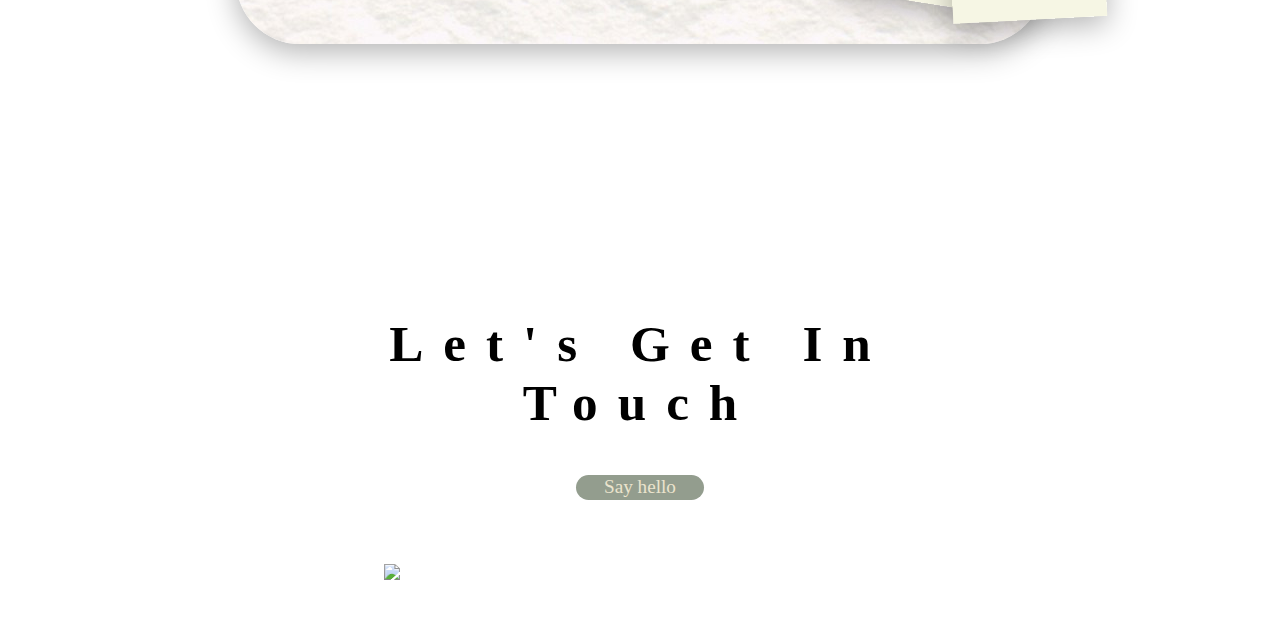
==== commit 322c49b7: "Add files via upload" ====
--- a/index.html
+++ b/index.html
@@ -1,22 +1,110 @@
 <!DOCTYPE html>
-<html>
-    <meta charset="UTF-8">
-    <meta name="viewport" content="width=device-width, initial-scale=1.0">
-    <head>
-        <link href = "index.css"
-        type = "text/css"
-        rel = "stylesheet" >
-        <title>Coralie Erasmus</title>
-    </head>
-    <!----------to set the background image------------>
-    <a><body style="background-image:url(img/backgrounds/homepage-background.JPG);"></a>
-        <!-----logo in center of screen------>
-        <body>
-            <!-- image 1 -->
-            <img id="image1" class="flash-img" src="img/homepage/homepage-logo.png" alt="Image 1">
-            <!-- image 2 -->
-            <img id="image2" class="flash-img" src="img/homepage/homepage-logo-upsidedown.png" alt="Image 2">
-            <!-----javascript for logo in center----->
-            <script defer src="index.js"></script>
-        </body>
-</html>
+<html lang="en">
+<head>
+  <meta charset="UTF-8">
+  <meta name="viewport" content="width=device-width, initial-scale=1.0">
+  <link href="index.css" type="text/css" rel="stylesheet">
+  <title>Coralie Erasmus</title>
+</head>
+
+<body style="background-image:url('img/backgrounds/Enter\ page.png');">
+    <header>
+        <div class="wrapHead">
+            <div class="name-container">
+                <div class="name"></div>
+            </div>
+            <nav class="nav-bar">
+                <a href="#learning-outcomes">Learning Outcomes</a>
+                <a href="#about">About Me</a>
+                <a href="#contact">Contact</a>
+            </nav>
+        </div>
+    </header>
+
+    <div class="section" id="learning-outcomes">
+        <div class="image-container">
+            <!-- Image 1 -->
+            <div class="image-wrapper">
+                <a href="lo1.html"><img src="img/polaroids/learning-outcome-1.png" alt="Image 1"></a>
+                <p>Interactive</p>
+            </div>
+            <!-- Image 2 -->
+            <div class="image-wrapper">
+                <a href="lo2.html"><img src="img/polaroids/learning-outcome-2.png" alt="Image 2"></a>
+                <p>Development</p>
+            </div>
+            <!-- Image 3 -->
+            <div class="image-wrapper">
+                <a href="lo3.html"><img src="img/polaroids/learning-outcome-3.png" alt="Image 3"></a>
+                <p>Iterative</p>
+            </div>
+            <!-- Image 4 -->
+            <div class="image-wrapper">
+                <a href="lo4.html"><img src="img/polaroids/learning-outcome-4.png" alt="Image 4"></a>
+                <p>Professional</p>
+            </div>
+            <!-- Image 5 -->
+            <div class="image-wrapper">
+                <a href="lo5.html"><img src="img/polaroids/learning-outcome-5.png" alt="Image 5"></a>
+                <p>Personal</p>
+            </div>
+        </div>
+        <div class="more-info">
+            <div class="overlay">
+            <h2>Want more information?</h2>
+            <button><a class="button" href="documents/Learning outcomes.pdf" target="_blank">Download PDF</a></button>
+        </div>
+            <img src="img/polaroids/spiral.png" alt="Image 6"></a>
+        </div>
+    </div>
+
+    <div class="section about" id="about">
+        <div class="color-box">
+            <h2>HERE IS A BIT ABOUT ME</h2>
+            <!--area 1 text-->
+            <div class="content content--home">
+                <h4>i come from a teensy weensy little island in the caribbean, Aruba</h4>
+                <!--area 1 images-->
+                <div class="images">
+                    <img class="image image--polaroid" src="img/polaroids/dosplaya-polaroid.png">
+                    <img class="image image--polaroid" src="img/polaroids/pelican-polaroid.png">
+                </div>
+            </div>
+            <!---area 2 text-->
+            <div class="content content--profession">
+                <h5>im currently a media & design student trying to build a portfolio.
+                    ive always been someone that likes creating things, and i’ve always loved anything to do with art.
+                </h5>
+                <!--are 2 image-->
+                <div class="images">
+                    <img class="image image--polaroid2" src="img/polaroids/marriott-polaroid.png">
+                </div>
+            </div>
+            <!---area 3 text-->
+            <div class="content content--expectations">
+                <h6>what you can expect from me on here is a gallery of everything i have made including projects i’ve
+                    done.
+                    Including all the pictures seen here.</h6>
+            </div>
+            <!--area 3 images-->
+            <div class="content content--note">
+                <img src="img/polaroids/about-me-note.png">
+            </div>
+            <div class="naturalpool">
+                <img src="img/polaroids/naturalpool-polaroid.png">
+            </div>
+            <div class="andicuri">
+                <img src="img/polaroids/andicuri-polaroid.png">
+            </div>
+        </div>
+    </div>
+
+    <div class="section contact" id="contact">
+        <h2>Let's Get In Touch</h2>
+        <button><a class="button" href="mailto:email@email.de">Say hello</a></button>
+        <img src="img/polaroids/boat.png">
+    </div>
+    <script src="index.js"></script>
+</body>
+
+</html>--- a/index.css
+++ b/index.css
@@ -1,17 +1,435 @@
-/*help adjust the background*/
-body{
-    width: 100vw;
-    height: 100vh;
-    background-size: cover; /*to fully cover the screen*/
-  }
-
-/*flashing images*/
-.flash-img {
-  position: absolute;
-  top: 40vw;
-  left: 50%;
-  transform: translate(-50%, -50%);
-  display: none; /* to initially hide the images */
+/* Ensure these styles are at the bottom of your existing CSS to prevent conflicts */
+@font-face {
+  font-family: Raleway;
+  src: url(fonts/Raleway-Regular.ttf);
+}
+
+@font-face {
+  font-family: League Spartan Med;
+  src: url(fonts/LeagueSpartan-Medium.ttf);
+}
+
+@font-face {
+  font-family: Zen Old Micho;
+  src: url(fonts/ZenOldMincho-Regular.ttf);
+}
+
+/* Adjust the background */
+body {
+  display: flex;
+  flex-direction: column;
+  align-items: center;
+  margin: 0;
+  width: 100vw;
+  height: auto;
+  /* To fully cover the screen */
+  background-size: fill;
+  /* Make the background image responsive */
+  background-repeat: no-repeat;
+}
+
+header {
+  display: flex;
+  justify-content: space-between;
+  align-items: center;
+  width: 100%;
+  padding: 30px;
+  background-color: #D9D2BE;
+  position: fixed;
+  top: 0;
+  z-index: 1000;
+  box-sizing: border-box;
+}
+
+.name-container {
+  flex: 1;
+}
+
+.nav-bar {
+  display: flex;
+  gap: 20px;
+}
+
+.nav-bar a {
+  text-decoration: none;
+  color: #333;
+  font-size: 16px;
+  transition: color 0.3s;
+  font-family: Raleway;
+}
+
+.nav-bar a:hover {
+  color: #007BFF;
+}
+
+.section {
+  width: 100%;
+  padding: 20px;
+  /* Adjusted padding for all sections */
+  box-sizing: border-box;
+  align-self: center;
+}
+
+.image-container {
+  display: flex;
+  justify-content: center;
+  align-items: center;
+  flex-wrap: wrap;
+  gap: 2vw;
+  margin-top: -0.75vw;
+}
+
+.image-wrapper {
+  text-align: center;
+  flex: 1;
+  max-width: 12vw;
+}
+
+.image-wrapper img {
+  width: 100%;
+  height: 30vw;
+  transition: transform .3s ease-in-out;
+}
+
+.image-wrapper img:hover {
+  transform: translateY(-2vw);
+}
+
+.image-wrapper:nth-child(1) {
+  --horizontal-offset: -30vw;
+  --vertical-offset: 0px;
+}
+
+.image-wrapper:nth-child(2) {
+  --horizontal-offset: -15vw;
+  --vertical-offset: 20px;
+}
+
+.image-wrapper:nth-child(3) {
+  --horizontal-offset: 0vw;
+  --vertical-offset: 0px;
+}
+
+.image-wrapper:nth-child(4) {
+  --horizontal-offset: 15vw;
+  --vertical-offset: 20px;
+  width: 369px;
+}
+
+.image-wrapper:nth-child(5) {
+  --horizontal-offset: 30vw;
+  --vertical-offset: 0px;
+}
+
+.image-container .image-wrapper:nth-child(2),
+.image-container .image-wrapper:nth-child(4) {
+  margin-top: 5vw;
+}
+
+.about,
+.contact {
+  display: flex;
+  flex-direction: column;
+  align-items: center;
+  text-align: center;
+  padding: 50px 20px;
+}
+
+/* Ensure existing styles are retained */
+
+.name-container {
+  position: absolute;
+  width: 26vw;
+  height: 10vh;
+  display: flex;
+  justify-content: center;
+  align-items: center;
+  left: 0;
+  /* Final horizontal position */
+  top: 0;
+  /* Final vertical position */
+}
+
+.name {
+  position: absolute;
+  width: 26vw;
+  /* Initial width */
+  height: 10vh;
+  /* Initial height */
+  background-image: url('img/polaroids/big-name.png');
+  /* Specify your image URL */
+  background-size: contain;
+  /* Make the background image responsive */
+  background-repeat: no-repeat;
+  /* Prevent image duplication */
+}
+
+.image-container p {
+  margin-top: 5px;
+  font-size: 2vw;
+  /* Responsive font size reduced */
+  color: #EBE4CD;
+  font-family: Sahitya;
+  -webkit-text-stroke: 1px;
+  -webkit-text-stroke-color: #EBE4CD;
+}
+
+/* Adjusted positioning for the navigation bar */
+.nav-bar {
+  position: absolute;
+  top: 20px;
+  right: 20px;
+}
+
+/* Padding for the top of the learning outcomes section */
+#learning-outcomes {
+  margin-top: 0vw;
+  /* Adjusted margin-top to create space */
+}
+
+#about {
+ 
+  /* Background for learning outcomes */
+  background-size: cover;
+  /* Make the background image responsive */
+  background-position: center;
+}
+
+#contact {
+
+  /* Background for learning outcomes */
+  background-size: contain;
+  /* Make the background image responsive */
+}
+
+h2 {
+  font-family: "Zen Old Mincho";
+  letter-spacing: 20px;
+  margin-left: auto;
+  margin-right: auto;
+  display: block;
+  max-width: 45vw;
+  height: auto;
+  text-align: center;
+  font-size: 4vw;
+  color: black;
+}
+
+h4 {
+  font-family: "Garamond";
   width: 40vw;
-  height: 30vw;
+  margin-left: 5vw;
+  margin-right: auto;
+  text-align: left;
+  display: block;
+  color: black;
+  font-size: 2.5vw;
+}
+
+h5 {
+  font-family: "Garamond";
+  width: 35vw;
+  margin-top: 6vw;
+  margin-left: 13vw;
+  margin-right: auto;
+  text-align: left;
+  display: block;
+  color: black;
+  font-size: 2.3vw;
+}
+
+h6 {
+  font-family: "Garamond";
+  width: 55vw;
+  margin-left: 3vw;
+  margin-right: auto;
+  text-align: center;
+  display: block;
+  color: black;
+  font-size: 2.5vw;
+}
+
+/*container for about me page*/
+.color-box {
+  background-image: url(img/backgrounds/paper-background-2.jpg);
+  padding: 20px;
+  max-width: 60vw;
+  width: 100%;
+  margin-left: auto;
+  margin-right: auto;
+  display: block;
+  height: auto;
+  box-shadow: 0 8px 30px 0 rgba(0, 0, 0, 0.3);
+  border-radius: 5vw;
+  margin-top: 10vw;
+  margin-bottom: 10vw;
+}
+
+/*for each section*/
+.content {
+  display: block;
+  position: relative;
+}
+
+.content--home .images {
+  right: 0;
+  top: 0;
+}
+
+.content--profession .images {
+  left: 0;
+  bottom: 0;
+}
+
+.content--home .image:nth-child(1) {
+  position: absolute;
+  right: 4vw;
+  top: -3vw;
+  transform: rotate(8deg);
+  transition: transform .5s ease-in-out;
+}
+
+.content--home .image:nth-child(2) {
+  position: absolute;
+  transform: rotate(-9deg);
+  right: -4vw;
+  top: -7vw;
+  transition: transform .5s ease-in-out;
+}
+
+.content--home .image:nth-child(1):hover {
+  transform: rotate(12deg);
+}
+
+.content--home .image:nth-child(2):hover {
+  transform: rotate(-13deg);
+}
+
+.images {
+  position: absolute;
+}
+
+.image {
+  height: auto;
+  max-width: 12vw;
+}
+
+.image--polaroid2 {
+  height: auto;
+  max-width: 12vw;
+  margin-left: -4vw;
+  transform: rotate(24.08deg);
+  box-shadow: 0 8px 30px 0 rgba(0, 0, 0, 0.3);
+  transition: transform .5s ease-in-out;
+}
+
+.image--polaroid2:hover {
+  transform: rotate(30deg);
+}
+
+.content--note img {
+  position: absolute;
+  max-width: 40vw;
+  left: 2vw;
+  top: -4vw;
+  filter: saturate(-15);
+}
+
+.naturalpool img {
+  height: auto;
+  max-width: 12vw;
+  margin-left: 45vw;
+  top: -90vw;
+  transform: rotate(9deg);
+  box-shadow: 0 8px 30px 0 rgba(0, 0, 0, 0.3);
+  transition: transform .7s ease-in-out;
+}
+
+.naturalpool img:hover {
+  transform: rotate(12deg);
+}
+
+.andicuri img {
+  height: auto;
+  max-width: 12vw;
+  margin-left: 54vw;
+  margin-top: -1000vh;
+  transform: rotate(-3deg);
+  box-shadow: 0 8px 30px 0 rgba(0, 0, 0, 0.3);
+  transition: transform .7s ease-in-out;
+}
+
+.andicuri img:hover {
+  transform: rotate(-6deg);
+}
+
+.section .contact,
+button {
+  border-radius: 50px;
+  width: 10vw;
+  background-color: #939D8E;
+  border: none;
+  height: 2vw;
+}
+
+.section .contact,
+h2 {
+  font-family: Zen Old Micho;
+}
+
+.section .contact,
+button,
+a {
+  font-family: League Spartan Med;
+  color: #EBE4CD;
+  font-size: 1.5vw;
+  text-decoration: none;
+}
+
+.section .contact,
+img {
+  width: 40vw;
+  margin-top: 5vw;
+}
+
+.more-info {
+position: relative;
+text-align: center;
+}
+
+.more-info .overlay {
+position: absolute;
+top: 50%;
+left: 50%;
+transform: translate(-50%, -50%);
+z-index: 1;
+color: white; /* Ensure the text is visible on the image */
+}
+
+.more-info h2 {
+margin: 0;
+padding: 10px 0;
+}
+
+.more-info button {
+margin: 10px 0;
+text-decoration: none;
+color: white;
+background-color: #A78096;
+padding: 10px 20px;
+border-radius: 50px;
+width: 12vw;
+height: 3vw;
+display: inline-block;
+}
+
+.more-info button:hover {
+background-color: #a37a91;
+}
+
+.more-info img {
+display: block;
+margin: 0 auto;
+max-width: 100%;
+height: auto;
 }